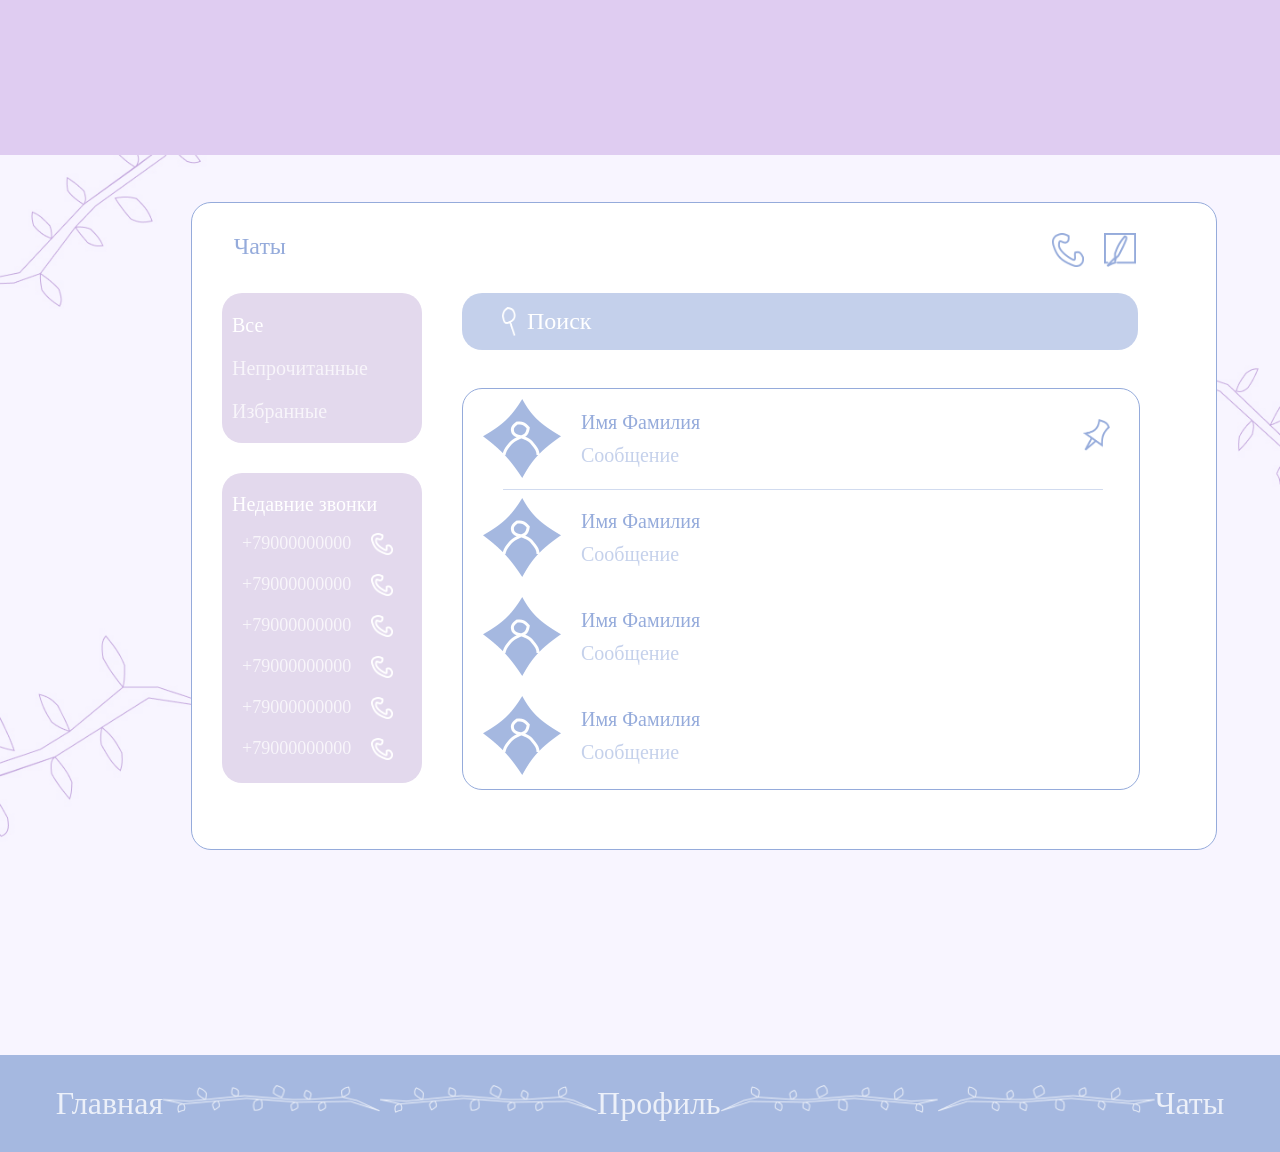
==== chats.html @ 970f5277 "Добавление чатов" ====
<!DOCTYPE html>
<html lang="en">
<head>
    <meta charset="UTF-8">
    <meta name="viewport" content="width=device-width, initial-scale=1.0">
    <link rel="stylesheet" href="./css/style.css">
     <link href="https://fonts.googleapis.com/css2?family=Henny+Penny&display=swap&quot; rel="stylesheet">
    <title>Чаты</title>
</head>
<body>
    <header>

    </header>
    <main>
        <div class="chats">
            <div class="shapka3">
                <p class="zagolovok3">Чаты</p>
                <img src="./img/phone.png" alt="">
                <img src="./img/post.png" alt="">
            </div>
            <div class="first-stroka">
                <div class="first-column">
                    <div class="messages">
                        <p class="vse">Все</p>
                        <p>Непрочитанные</p>
                        <p>Избранные</p>
                    </div>
                    <div class="calls">
                        <p>Недавние звонки</p>
                        <div class="spisok">
                            <div class="recently">
                                <p>+79000000000</p>
                                <img src="./img/call.png" alt="">
                            </div>
                            <div class="recently">
                                <p>+79000000000</p>
                                <img src="./img/call.png" alt="">
                            </div>
                            <div class="recently">
                                <p>+79000000000</p>
                                <img src="./img/call.png" alt="">
                            </div>
                            <div class="recently">
                                <p>+79000000000</p>
                                <img src="./img/call.png" alt="">
                            </div>
                            <div class="recently">
                                <p>+79000000000</p>
                                <img src="./img/call.png" alt="">
                            </div>
                            <div class="recently">
                                <p>+79000000000</p>
                                <img src="./img/call.png" alt="">
                            </div>
                        </div>
                    </div>
                </div>
                <div class="second-column">
                    <div class="poisk">
                        <img src="./img/poisk.png" alt="">
                        <p>Поиск</p>
                    </div>
                    <div class="chats-friends">
                        <div class="person">
                            <img src="./img/person.png" alt="">
                            <div class="fio">
                                <p>Имя Фамилия</p>
                                <p id="message">Сообщение</p>
                            </div>
                            <img src="./img/knopka.png" alt="" id="knopka">
                        </div>
                        <img src="./img/line.png" alt="" id="line">
                        <div class="person">
                            <img src="./img/person.png" alt="">
                            <div class="fio">
                                <p>Имя Фамилия</p>
                                <p id="message">Сообщение</p>
                            </div>
                        </div>
                        <div class="person">
                            <img src="./img/person.png" alt="">
                            <div class="fio">
                                <p>Имя Фамилия</p>
                                <p id="message">Сообщение</p>
                            </div>
                        </div>
                        <div class="person">
                            <img src="./img/person.png" alt="">
                            <div class="fio">
                                <p>Имя Фамилия</p>
                                <p id="message">Сообщение</p>
                            </div>
                        </div>
                    </div>
                </div>
            </div>
        </div>
    </main>
    <footer>
        <nav class="footer">
            <ul>
                <li><a href="index.html">Главная</a></li>
                <img src="./img/vetka1.png" alt="" class="vetka">
                <img src="./img/vetka1.png" alt="" class="vetka">
                <li><a href="profile.html">Профиль</a></li>
                <img src="./img/vetka2.png" alt="" class="vetka">
                <img src="./img/vetka2.png" alt="" class="vetka">
                <li><a href="chats.html">Чаты</a></li>
            </ul>
        </nav>
    </footer>
</body>
</html>
---- css/style.css ----
body{
    padding: 0;
    margin: 0;
    font-family: 'Ledger', serif;
    background-color: #F8F4FF;
}
header{
    width: 100%;
    /* height: auto; */
    height: 155px;
    background: #DFCCF1;
    /* display: flex;
    align-items: center; */
}
header>nav{
    width: 100%;
    height: auto;
}
header>nav > ul{
    display: flex; /*элементы в теге в линию*/
    gap: 50px; /*отступ в контейнере*/
    margin: 0;
    padding: 0;
    justify-content: center;
    text-align: center;
}
header>nav > ul >li{
    list-style-type: none;
}
header>nav > ul>h3{
    box-sizing: border-box;

    position: absolute;
    width: 161px;
    height: 77.5px;
    left: 48px;
    

    font-family: 'Henny Penny';
    font-style: normal;
    font-weight: 400;
    font-size: 64px;
    line-height: 113px;
    display: flex;
    align-items: center;

    color: #FFFFFF;

}
header>nav>ul>img{
    position: absolute;
    width: 86px;
    height: 52px;
    left: 217px;
    top: 51px;
    /* display: flex;
    align-items: center; */
}
#account {
    position: absolute;
    width: 70px;
    height: 70px;
    left: 91.4%;
    top: 42px;
    filter: invert(100%);
}
header>nav > ul >li>a{
    color: rgba(255, 255, 255, 0.75);/*изменить цвет текста*/
    font-size: 25px;
    display: flex;
    /* justify-content: center; */
    text-align: center;
}
header>nav > ul >li>a.nav-link.active{
    color: rgba(255, 255, 255, 0.75);/*изменить цвет текста*/
    text-decoration: none;/*убирает подчеркивания*/
    transition: all 0,3s ease; /*плавност при изменении*/
    font-size: 25px;
}
header>nav > ul >li>a.nav-link{
    color: rgb(255, 255, 255);/*изменить цвет текста*/
    text-decoration: none;/*убирает подчеркивания*/
    transition: all 0,3s ease; /*плавност при изменении*/
    font-size: 25px;
}
header>nav > ul >li>a.nav-link:hover{
    color: rgba(177, 141, 210, 0.75);
    transition: transform 0.25s ease forwards; /*плавност при изменении*/
}
header > nav > ul > li > a.nav-link {
    position: absolute;
    top: 61px;
    height: 22px;
    font-family: 'Ledger', serif;
    font-style: normal;
    font-weight: 400;
    font-size: 24px;
    line-height: 33px;
    display: flex;
    align-items: center;
    color: rgba(255, 255, 255, 0.75);
    text-decoration: none;
    transition: all 0.3s ease;
}
header > nav > ul > li:nth-child(3) > a.nav-link {  /* Главная страница */
    left: 55%;
    width: 13.64%;
}
header > nav > ul > li:nth-child(4) > a.nav-link {  /* Чаты */
    left: 70%;
    width: 9%;
}
header > nav > ul > li:nth-child(5) > a.nav-link {  /* Профиль */
    left: 77%;
    width: 8.54%;
}
main{
       width: 100%;
    min-height: 100vh;          /* гарантирует, что фон покроет всю высоту экрана */
    height: auto;
    overflow-x: hidden;
    background-image: url("../img/fon.jpg");
    background-repeat: no-repeat;
    background-position: center center;   /* центрирование изображения */
    background-size: cover;               /* масштабирует картинку, покрывая всю область без искажений */
    background-attachment: scroll;        /* стандартное поведение (можно заменить на fixed для параллакс-эффекта) */
    background-color: #f0f0f0;  
}
.main-lenta{
    width: 100%;
   
}

/* Страница Входа */
.forma{
    width: 75%;
    height: 80%;
    display: flex;
    box-sizing: border-box;
    justify-content: center;
    gap: 20px;
    border: 1px solid #95ABDB;
    box-sizing: border-box;
    border-radius: 50px;
    margin: auto;
    color: #95ABDB;
    margin-top: 150px;
}
.qrcode{
    width: 50%;
    display: flex;
    flex-direction: column;
    align-items: center;
    border-right: 1px solid #95ABDB;
}
#podrobnee{
    color: #6F81A6;
}
.qrcode>img{
    width: 192px;
    height: 192px;
}
.qrcode>h3{
    font-size: 32px;
}
.qrcode>p{
    font-size: 16px;
}
.start{
    width: 50%;
    height: auto;
    display: flex;
    flex-direction: column;
    align-items: center;
}
.start>a{
    color: #6F81A6;
    text-decoration: none;
}
.start>button{
    color: #FFFFFF;
    background-color: #DFCCF1;
    border-radius: 20px;
    width: 30%;
    height: 15%;
    font-size: 24px;
    border: 1px solid #95ABDB;
}
.start>button:hover{
    color: #ffffff;
    background-color: #b5a4c5;
}
.start>h3{
    font-size: 32px;
}
.start>p{
    font-size: 16px;
}
.start>input{
    border-radius: 20px;
    width: 90%;
    height: 10%;
    font-size: 20px;
    border: 1px solid #95ABDB;
    color: #948D8D;
}


#vector17{
    position: absolute;
    left: 87.5%;
    top: 70%;
    transform: matrix(-0.85, 0.53, 0.53, 0.85, 0, 0);
}



/* Регистрация */
.formaForRegistration{
    width: 38%;
    height: 70%;
    display: flex;
    justify-content: center;
    gap: 20px;
    border: 1px solid #95ABDB;
    box-sizing: border-box;
    border-radius: 20px;
    margin: auto;
    color: #95ABDB;
}
.registr>h3{
    font-size: 32px;
    display: flex;
    justify-content: center;
}
.registr>form{
    width: 100%;
    display: flex;
    flex-direction: column;
    /* align-items: center; */
    font-size: 20px;
    gap: 20px;
}
.registr>form>input{
    border-radius: 20px;
    width: 100%;
    height: 54px;
    font-size: 20px;
    border: 1px solid #95ABDB;
    color: #948D8D;
}
.registr>form>p{
    margin: 0;
}
#butn{
    color: #FFFFFF;
    background-color: #DFCCF1;
    border-radius: 20px;
    width: 100%;
    height: auto;
    font-size: 24px;
    border: 1px solid #95ABDB;
    display: flex;
    justify-content: center;
    margin: 20px 0px;
}
#butn:hover{
    color: #ffffff;
    background-color: #b5a4c5;
}



/* Лента */
.lenta{
    width: 90%;
    height: auto;
    flex-direction: column;
    align-items: center;
    display: flex;
    justify-content: center;
    gap: 50px;
    box-sizing: border-box;
    border-radius: 20px;
    margin: auto;
    margin-top: 50px;
}
.stroka1{
    width: 100%;
    height: auto;
    flex-direction: row;
    align-items: center;
    display: flex;
    justify-content: center;
    gap: 61px;
    box-sizing: border-box;
    border-radius: 20px;
    margin: auto;
}
.stroka3{
    width: 100%;
    height: auto;
    flex-direction: row;
    align-items: center;
    display: flex;
    justify-content: center;
    gap: 40px;
    box-sizing: border-box;
    border-radius: 20px;
    margin: auto;
}
#img{
    /* margin-right:15px; */
    flex-direction: row;
    align-items: center;
    padding: 10px;
    gap: 10px;
    width: 261px;
    height: 261px;
    background: #C7B5D8;
    border: 1px solid #6B587C;
    box-shadow: 0px 4px 4px #6B587C;
    border-radius: 20px;
}
#img2{
    /* margin-right:15px; */
    flex-direction: row;
    align-items: center;
    padding: 10px;
    gap: 10px;
    width: 213px;
    height: 261px;
    background: #C7B5D8;
    border: 1px solid #6B587C;
    box-shadow: 0px 4px 4px #6B587C;
    border-radius: 20px;
}
#img3{
    flex-direction: row;
    align-items: center;
    padding: 10px;
    gap: 10px;
    width: 215px;
    height: 261px;
    background: #C7B5D8;
    border: 1px solid #6B587C;
    box-shadow: 0px 4px 4px #6B587C;
    border-radius: 20px;
}
#img6{
    /* margin-right:15px; */
    flex-direction: row;
    align-items: center;
    padding: 10px;
    gap: 10px;
    width: 324px;
    height: 476px;
    background: #C7B5D8;
    border: 1px solid #6B587C;
    box-shadow: 0px 4px 4px #6B587C;
    border-radius: 20px;
}
#img7{
    /* margin-right: 15px; */
    flex-direction: row;
    align-items: center;
    padding: 10px;
    gap: 10px;
    width: 362px;
    height: 476px;
    background: #C7B5D8;
    border: 1px solid #6B587C;
    box-shadow: 0px 4px 4px #6B587C;
    border-radius: 20px;
}
#img8{
    /* flex-direction: row; */
    /* align-items: center; */
    padding: 10px;
    gap: 10px;
    width: 382px;
    height: 476px;
    background: #C7B5D8;
    border: 1px solid #6B587C;
    box-shadow: 0px 4px 4px #6B587C;
    border-radius: 20px;
}
.stroka2{
    width: 100%;
    height: auto;
    flex-direction: row;
    align-items: center;
    display: flex;
    justify-content: center;
    gap: 133px;
    box-sizing: border-box;
    border-radius: 20px;
    margin: auto;
}
.stroka2>.stroka21{
    background: #C7B5D8;
    border: 1px solid #6B587C;
    box-shadow: 0px 4px 4px #6B587C;
    border-radius: 20px;
    width: 541px;
    height: 400px;
}
.stroka2>.stroka21>p{
    font-weight: 400;
    font-size: 20px;
    color: #B18DD2;
    margin: 0px 15px;
    padding: 0px;
}
.stroka2>.stroka21>#author{
    font-size: 15px;
    color: #AAA4AF;
    margin: -23px 10px;
    /* padding: 5px; */
    text-align: right;
}
#img4{
    /* flex-direction: row; */
    /* align-items: ; */
    padding: 10px;
    gap: 10px;
    width: 521px;
    height: 285px;
    
}
.stroka2>.stroka22{
    background: #C7B5D8;
    border: 1px solid #6B587C;
    box-shadow: 0px 4px 4px #6B587C;
    border-radius: 20px;
    width: 541px;
    height: 400px;
}
.stroka2>.stroka22>p{
    font-weight: 400;
    font-size: 20px;
    color: #B18DD2;
    margin: 0px 15px;
    padding: 0px;
}
.stroka2>.stroka22>#author{
    font-size: 15px;
    color: #AAA4AF;
    margin: -23px 10px;
    /* padding: 5px; */
    text-align: right;
}
#img5{
    /* flex-direction: row; */
    /* align-items: ; */
    padding: 10px;
    gap: 10px;
    width: 521px;
    height: 285px;
    
}

footer{
    width: 100%;
    height: 97px;
    background-color: #A5B8E0;
    display: flex;
    align-items: center;
    justify-content: center;
}
.footer > ul{
    display: flex;
    gap: 0px; 
    margin: 0;
    padding: 0;
    justify-content: center;
}
.footer > ul > li{
    list-style-type: none;
}
.footer > ul > li > a{
    color: rgba(255, 255, 255, 0.783);
    text-decoration: none;
    transition: all 0.3s ease;
    font-size: 32px;
}
.footer > ul > li > a:hover{
    color: rgb(255, 255, 255);
}
.vetka{
   width: 217px;
   height: 28px; 
   display: flex;
   align-items: center;
}
.photouser{
    border: 1px solid #B18DD2;
    width: 300px;
    height: 400px;
    display: flex;
    justify-content: center;
    align-items: center;
    border-radius: 20px;
    background-color: white;
    box-shadow: 0px 0px 10px rgba(0, 0, 0, 0.250);
    position: absolute;
    top: 248px;
    left: 163px;
    z-index: 1;

}
#elf{
    width: 290px;
    height: 390px;
}

.hat{
    position: absolute;
    top: 230px;
    left: 65px;
    z-index: 2;
}

#hat{
    width: 141px;
    height: 178px;
}

.nameuser{
    display: flex;
    width: 183px;
    height: 58px;
    flex-direction: column;
    gap: 0px;
    padding: 0;
    justify-content: center;
    position: absolute;
    top: 650px;
    left: 218px;
}
#fio{
    font-size: 24px;
    color: #B18DD2;
    text-align: center;
    margin-top: 22px;
    margin-bottom: 3px;
    padding: 0px;
}
#login{
    font-size: 24px;
    color: #b18dd2c0;
    text-align: center;
    padding: 0px;
    margin: 0px;
}
.info{
    border: 1px solid #B18DD2;
    width: 631px;
    height: 570px;
    display: flex;
    justify-content: left;
    flex-direction: column;
    position:absolute;
    top: 248px;
    left: 500px;
    border-radius: 20px;
    box-shadow: 0 0 10px rgba(0, 0, 0, 0.250);
}
.info > p{
    font-size: 24px;
    color: #B18DD2;
    text-align: left;
    margin-left: 28px;
}
.o-sebe{
    border: 1px solid #B18DD2;
    width: 91%;
    height: 150px;
    display: flex;
    justify-content: left;
    margin-left: 28px;
    border-radius: 10px;
    background-color: white;
}
.o-sebe > p{
    font-size: 20px;
    color: #b18dd2b1;
    text-align: left;
    margin-left: 23px;
}
.osnovnaya-info{
    display: flex;
    flex-direction: row;
    gap: 40px;
}
.dr{
   display: flex;
   flex-direction: row; 
}
.zagolovok{
   font-size: 24px;
   color: #B18DD2;
   text-align: left;
   margin-left: 28px;
}
.znachenie{
   font-size: 20px;
   color: #b18dd29e;
   text-align: left;
   margin-left: 3px;
   padding-top: 8px;
}
.city{
   display: flex;
   flex-direction: row; 
}
#statistika{
    width: 670px;
    height: 157px;
    z-index: 3;
    position: absolute;
    top: 300px;
    right: -10px;
}
.numbers{
   display: flex;
   flex-direction: row; 
   gap: 60px;
   z-index: 4;
   position: absolute;
   top: 280px;
   left: 0px;
}
.numbers > p{
   font-size: 40px;
   color: #b18dd2;
   text-align: center;
   text-shadow: 0 3px 5px rgba(0, 0, 0, 0.250);
   margin-left: 100px;
   margin-bottom: 20px;
}
.poyasnenie{
   display: flex;
   flex-direction: row; 
   gap: 80px;
   z-index: 4;
   position: absolute;
   top: 335px;
   left: 0px; 
}
.poyasnenie > p{
   font-size: 22px;
   color: #b18dd2;
   text-align: center;
   margin-left: 70px;
   margin-bottom: 20px;
}
.niz{
   display: flex;
   flex-direction: row; 
   gap: 80px;
   z-index: 4;
   position: absolute;
   top: 370px;
   left: 0px;  
}
.niz > p{
   display: flex;
   flex-direction: row; 
   z-index: 4;
   font-size: 20px;
   color: #b18dd2bd;
   position: absolute;
   top: 130px;
   left: 30px;
}
.niz > img{
   width: 12px;
   height: 13px;
   position: absolute;
   top: 157px;
   left: 130px;
}
.niz > button{
   color: rgba(255, 255, 255, 0.874);
   background-color: #B18DD2;
   border-radius: 10px;
   border-style: none;
   position: absolute;
   padding: 10px 20px;
   font-size: 20px;
   font-family: inherit;
   position: absolute;
   top: 140px;
   left: 435px;
   transform: scale(1);
   transition: transform 0.3s ease;
}
.niz > button:hover{
   transform: scale(1.1);
   cursor: pointer;
}
.pervaya-column{
    display: flex;
    flex-direction: column;
}
.friends{
    border: 1px solid #95ABDB;
    background-color: white;
    width: 300px;
    height: 219px;
    display: flex;
    justify-content: left;
    position:absolute;
    top: 750px;
    left: 163px;
    border-radius: 20px;
}
.shapka{
    display: flex;
    flex-direction: row;
    gap: 5px;
}
.zagolovok1{
   font-size: 24px;
   color: #95ABDB;
   text-align: left;
   margin-left: 28px;
}
.znachenie1{
   font-size: 24px;
   color: #95abdbc5;
   text-align: left;
   margin-left: 3px;
}
.avatars{
    display: flex;
    flex-direction: row;
    align-items: center;
    gap: 10px;
    position: absolute;
    top: 80px;
    left: 37px;
}
.avatars > img{
    width: 70px;
    height: 68px;
}
.niz2{
   display: flex;
   flex-direction: row; 
   z-index: 4;
   font-size: 20px;
   color: #95ABDB;
   position: absolute;
   top: 157px;
   left: 15px;
}
.niz2 > img{
   width: 12px;
   height: 13px;
   position: absolute;
   top: 27px;
   left: 100px;
}
.new-post{
    border: 1px solid #95ABDB;
    background-color: white;
    width: 300px;
    height: 407px;
    display: flex;
    justify-content: left;
    position:absolute;
    top: 1005px;
    left: 163px;
    border-radius: 20px;
}
.zagolovok2{
   font-size: 24px;
   color: #95ABDB;
   text-align: left;
   margin-left: 28px;
   margin-bottom: 0px;
}
.znachenie2{
   font-size: 20px;
   color: #95abdbc5;
   text-align: left;
   margin-left: 28px;
   margin-top: 10px;
}
.shapka1{
    display: flex;
    flex-direction: column;
    gap: 0px;
}
.niz3{
    display: flex;
    flex-direction: row;
    gap: 10px;
    position: absolute;
    top: 360px;
    left: 25px;
}
.niz3 > img{
    width: 26px;
    height: 22px;
}
.niz3 > button{
   color: rgba(255, 255, 255, 0.874);
   background-color: #95ABDB;
   border-radius: 10px;
   border-style: none;
   position: absolute;
   padding: 8px 18px;
   font-size: 18px;
   font-family: inherit;
   position: absolute;
   top: -8px;
   left: 120px;
   transform: scale(1);
   transition: transform 0.3s ease;
}
.niz3 > button:hover{
   transform: scale(1.1);
   cursor: pointer;
}
.vtoraya-column{
    display: flex;
    flex-direction: column;
    border: 1px solid #B18DD2;
    background-color: white;
    width: 631px;
    height: 563px;
    justify-content: left;
    position:absolute;
    top: 850px;
    left: 500px;
    border-radius: 20px;
}
.shapka2{
    display: flex;
    flex-direction: row;
    gap: 5px;
}
.znachenie3{
   font-size: 24px;
   color: #b18dd29e;
   text-align: left;
   margin-left: 3px;
}
.photo-1{
    display: flex;
    flex-direction: row;
    position: absolute;
    left: 30px;
    gap: 20px;
    top: 70px;
}
.photo-1 > img{
    width: auto;
    height: 230px;
}
.photo-2{
    display: flex;
    flex-direction: row;
    position: absolute;
    left: 30px;
    gap: 20px;
    top: 320px;
}
.photo-2 > img{
    width: auto;
    height: 195px;
}
.niz4{
    display: flex;
    flex-direction: row;
    gap: 10px;
    position: absolute;
    top: 350px;
    left: 25px;
}
.niz4 > img{
    width: 10px;
    height: 9px;
    position: absolute;
    top: 184px;
    left: 100px;
}
.niz4 > p{
   display: flex;
   flex-direction: row; 
   z-index: 4;
   font-size: 20px;
   color: #95ABDB;
   position: absolute;
   top: 155px;
   left: 0px;
}
.chats{
    display: flex;
    flex-direction: column;
    border: 1px solid #95ABDB;
    background-color: white;
    width: 80%;
    height: 646px;
    justify-content: left;
    position:absolute;
    top: 202px;
    left: 191px;
    border-radius: 20px;
}

.zagolovok3{
   font-size: 24px;
   color: #95ABDB;
   text-align: left;
   margin-left: 40px;
   margin-bottom: 0px;
}

.shapka3{
    display: flex;
    flex-direction: row;
    position: absolute;
    top: 30px;
    left: 860px;
    gap: 20px;
}
.shapka3 > p{
    margin-top: 0px;
    display: flex;
    flex-direction: row;
    position: absolute;
    right: 850px;
}
.shapka3 > img{
    display: flex;
    flex-direction: row;
    width: 32px;
    height: 34px;
}
.first-column{
    display: flex;
    flex-direction: column;
}
.messages{
    display: flex;
    flex-direction: column;
    border-style: none;
    background-color: #E3D9ED;
    width: 200px;
    height: 150px;
    justify-content: center;
    border-radius: 20px;
    align-items: left;
    position: absolute;
    top: 90px;
    left: 30px;
}
.messages > p{
    color: rgba(255, 255, 255, 0.733);
    font-size: 20px;
    margin: 10px;
}
.messages > .vse{
    color: rgb(255, 255, 255); 
}

.calls{
    display: flex;
    flex-direction: column;
    border-style: none;
    background-color: #E3D9ED;
    width: 200px;
    height: 310px;
    justify-content: center;
    border-radius: 20px;
    align-items: left;
    position: absolute;
    top: 270px;
    left: 30px;
}
.calls > p{
    font-size: 20px;
    color: rgb(255, 255, 255);
    position: absolute;
    top: 0px;
    left: 10px;
}
.spisok{
    display: flex;
    flex-direction: column;
    position: absolute;
    top: 50px;
}
.recently{
    display: flex;
    flex-direction: row;
    gap: 10px;
    align-items: center;
}
.recently > p{
    font-size: 18px;
    color: rgba(255, 255, 255, 0.735);
    margin: 10px;
    margin-left: 20px;
}
.recently > img{
    width: 22px;
    height: 22px;
}
.second-column{
    display: flex;
    flex-direction: column;
}
.poisk{
    display: flex;
    flex-direction: row;
    border-style: none;
    background-color: #95abdb8e;
    width: 676px;
    height: 57px;
    justify-content: left;
    border-radius: 20px;
    align-items: center;
    position: absolute;
    top: 90px;
    left: 270px;
}
.poisk > img{
    width: 14px;
    height: 29px;
    display: flex;
    position: absolute;
    left: 40px;
}
.poisk > p{
    color: white;
    font-size: 24px;
    display: flex;
    position: absolute;
    left: 65px;
}
.chats-friends{
    display: flex;
    flex-direction: column;
    border: 1px solid #95ABDB;
    width: 676px;
    height: 400px;
    justify-content: left;
    border-radius: 20px;
    position: absolute;
    top: 185px;
    left: 270px;
}
.person{
    display: flex;
    flex-direction: row;
    gap: 20px;
    align-items: center;
    padding: 10px 20px;
}
.fio > p{
    font-size: 20px;
    color: #95ABDB;
    margin:0;
}
.person > img{
    width: 78px;
    height: 79px;
    display: flex;
}
#knopka{
    width: 27px;
    height: 32px;
    display: flex;
    position: absolute;
    top: 30px;
    left: 620px;
}
#line{
    width: 600px;
    height: 1px;
    display: flex;
    position: absolute;
    left: 40px;
    top: 100px;
}
#message{
    color: #95abdb8b;
    margin-top:10px;
}
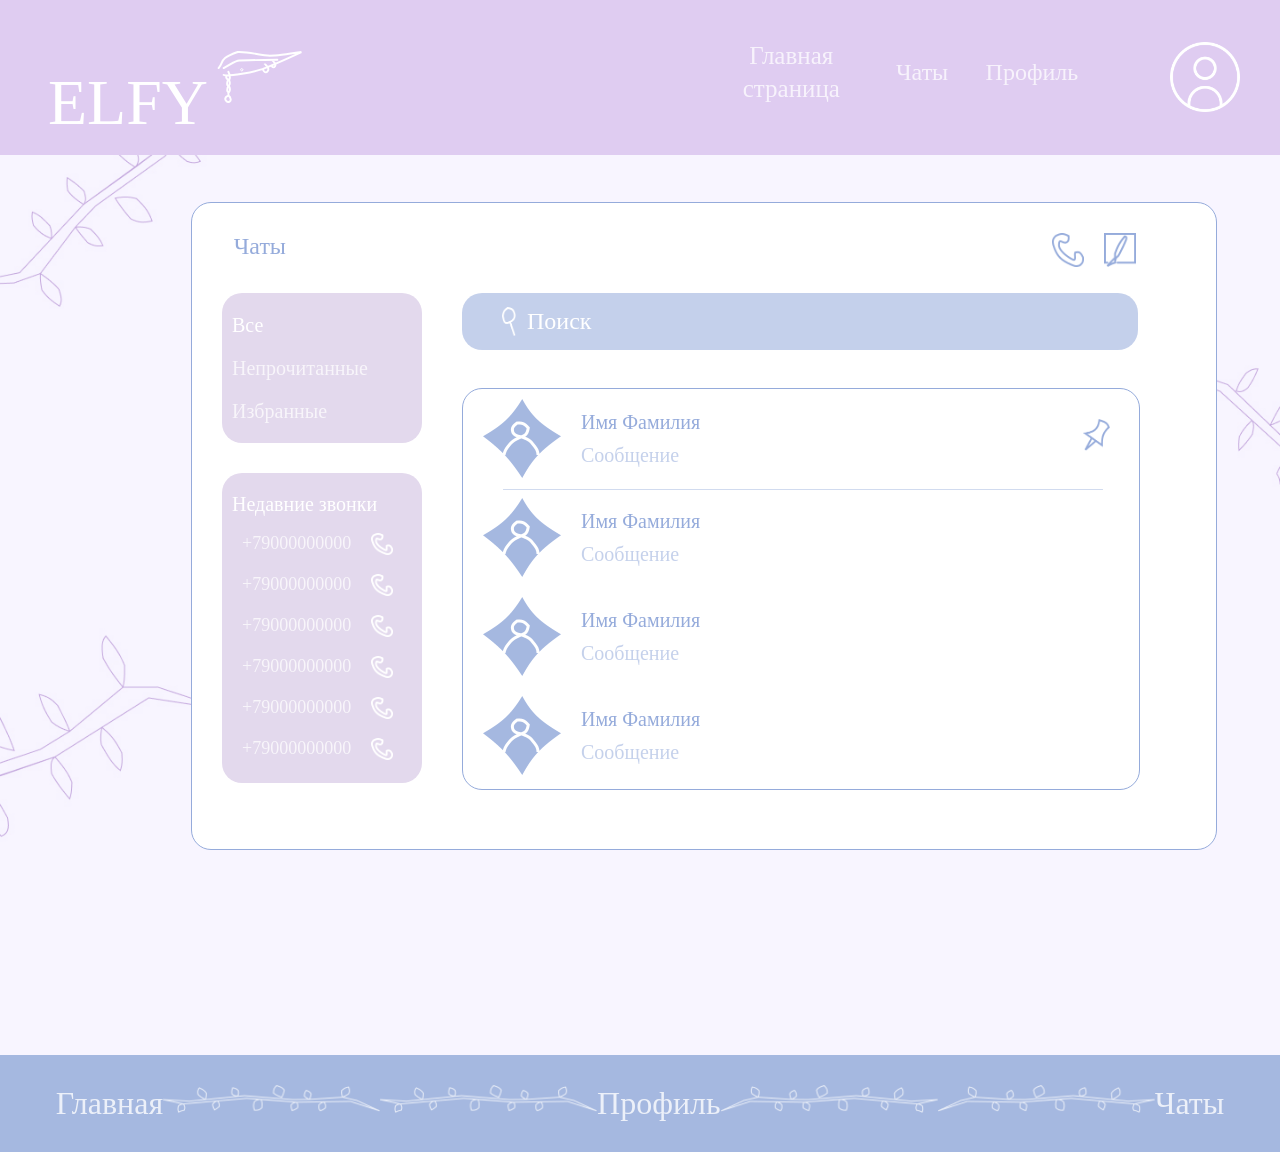
==== commit 0357913b: "Добавление шапики и подвала на все страницы" ====
--- a/chats.html
+++ b/chats.html
@@ -9,7 +9,18 @@
 </head>
 <body>
     <header>
-
+        <nav>
+            <ul>
+                <h3>ELFY</h3>
+                <img src="./img/logo.svg" alt="" width="86px" height="52px">
+                <li><a class="nav-link active" href="">Главная страница</a></li>
+                <li><a class="nav-link" href="">Чаты</a></li>
+                <li><a class="nav-link" href="">Профиль</a></li>
+                <a href="">
+                    <img src="./img/account.png" id="account" width="70px" height="70px">
+                </a>
+            </ul>
+        </nav>
     </header>
     <main>
         <div class="chats">
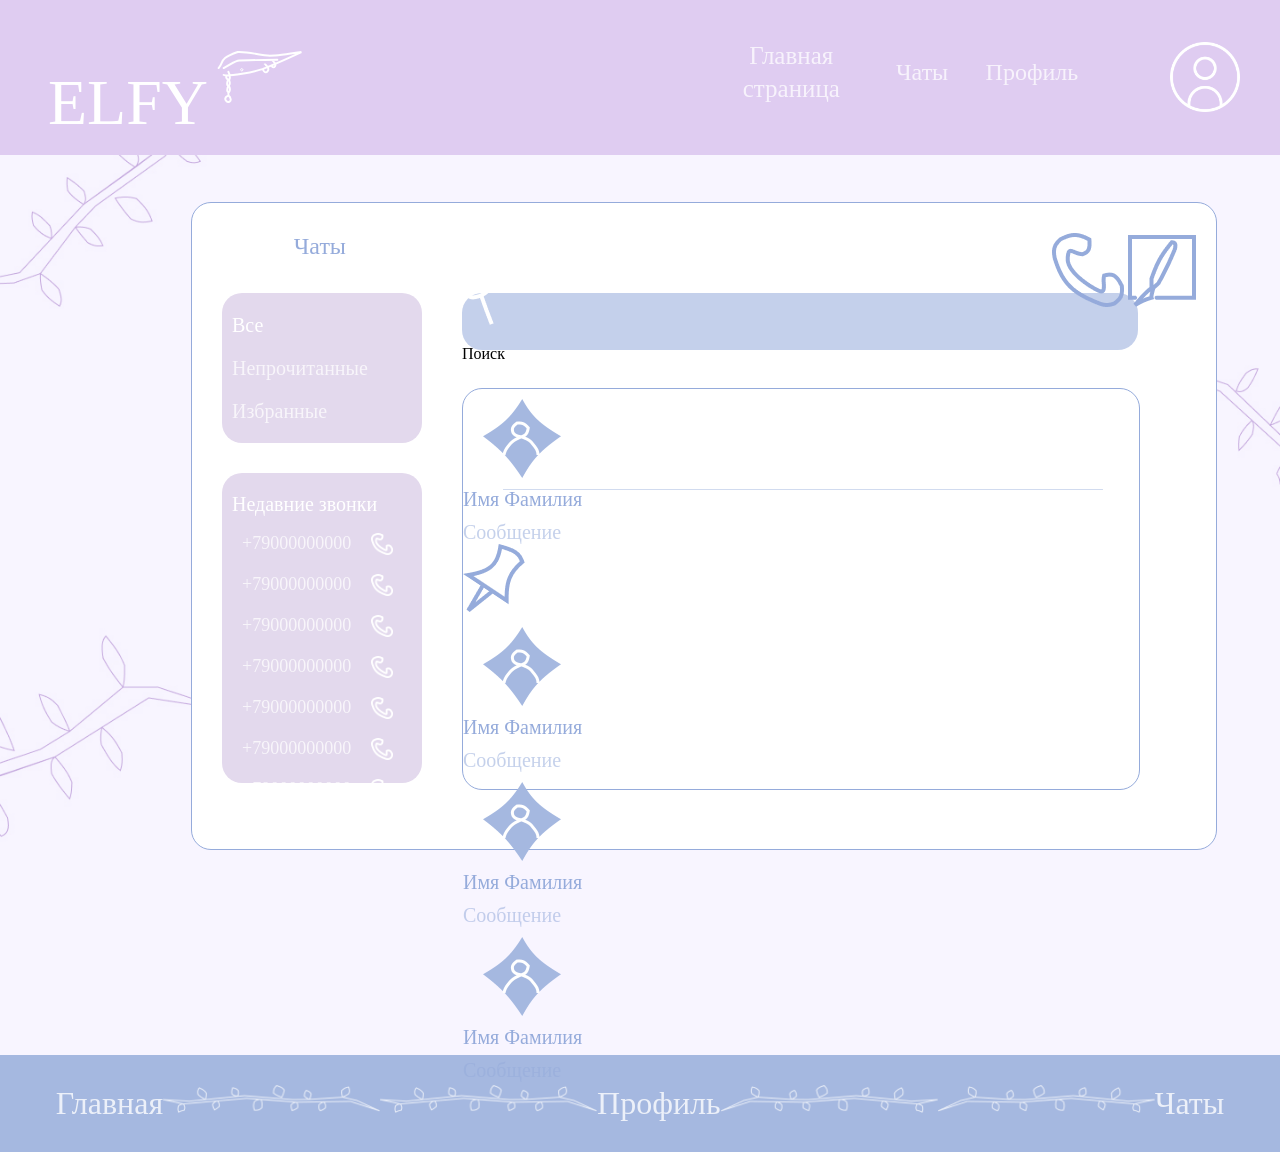
==== commit 38a2f108: "Изменение страницы чатов" ====
--- a/chats.html
+++ b/chats.html
@@ -13,10 +13,10 @@
             <ul>
                 <h3>ELFY</h3>
                 <img src="./img/logo.svg" alt="" width="86px" height="52px">
-                <li><a class="nav-link active" href="">Главная страница</a></li>
-                <li><a class="nav-link" href="">Чаты</a></li>
-                <li><a class="nav-link" href="">Профиль</a></li>
-                <a href="">
+                <li><a class="nav-link active" href="lenta.html">Главная страница</a></li>
+                <li><a class="nav-link" href="chats.html">Чаты</a></li>
+                <li><a class="nav-link" href="profile.html">Профиль</a></li>
+                <a href="profile.html">
                     <img src="./img/account.png" id="account" width="70px" height="70px">
                 </a>
             </ul>
@@ -26,8 +26,10 @@
         <div class="chats">
             <div class="shapka3">
                 <p class="zagolovok3">Чаты</p>
-                <img src="./img/phone.png" alt="">
-                <img src="./img/post.png" alt="">
+                <div class="elements">
+                    <img src="./img/phone.png" alt="">
+                    <img src="./img/post.png" alt="">
+                </div>
             </div>
             <div class="first-stroka">
                 <div class="first-column">
@@ -63,43 +65,67 @@
                                 <p>+79000000000</p>
                                 <img src="./img/call.png" alt="">
                             </div>
+                            <div class="recently">
+                                <p>+79000000000</p>
+                                <img src="./img/call.png" alt="">
+                            </div>
                         </div>
                     </div>
                 </div>
                 <div class="second-column">
                     <div class="poisk">
-                        <img src="./img/poisk.png" alt="">
-                        <p>Поиск</p>
+                        <div class="elements1">
+                            <img src="./img/poisk.png" alt="">
+                            <p>Поиск</p>
+                        </div>
                     </div>
                     <div class="chats-friends">
-                        <div class="person">
-                            <img src="./img/person.png" alt="">
-                            <div class="fio">
-                                <p>Имя Фамилия</p>
-                                <p id="message">Сообщение</p>
+                        <div class="person1">
+                            <div class="person">
+                                <img src="./img/person.png" alt="">
                             </div>
-                            <img src="./img/knopka.png" alt="" id="knopka">
+                            <div class="fio-column">
+                                <div class="fio">
+                                    <p>Имя Фамилия</p>
+                                    <p id="message">Сообщение</p>
+                                </div>
+                            </div>
+                            <div class="knopka">
+                                <img src="./img/knopka.png" alt="">
+                            </div>
                         </div>
                         <img src="./img/line.png" alt="" id="line">
-                        <div class="person">
-                            <img src="./img/person.png" alt="">
-                            <div class="fio">
-                                <p>Имя Фамилия</p>
-                                <p id="message">Сообщение</p>
+                        <div class="person1">
+                            <div class="person">
+                                <img src="./img/person.png" alt="">
+                            </div>
+                            <div class="fio-column2">
+                                <div class="fio">
+                                    <p>Имя Фамилия</p>
+                                    <p id="message">Сообщение</p>
+                                </div>
                             </div>
                         </div>
-                        <div class="person">
-                            <img src="./img/person.png" alt="">
-                            <div class="fio">
-                                <p>Имя Фамилия</p>
-                                <p id="message">Сообщение</p>
+                        <div class="person1">
+                            <div class="person">
+                                <img src="./img/person.png" alt="">
+                            </div>
+                            <div class="fio-column2">
+                                <div class="fio">
+                                    <p>Имя Фамилия</p>
+                                    <p id="message">Сообщение</p>
+                                </div>
                             </div>
                         </div>
-                        <div class="person">
-                            <img src="./img/person.png" alt="">
-                            <div class="fio">
-                                <p>Имя Фамилия</p>
-                                <p id="message">Сообщение</p>
+                        <div class="person1">
+                            <div class="person">
+                                <img src="./img/person.png" alt="">
+                            </div>
+                            <div class="fio-column2">
+                                <div class="fio">
+                                    <p>Имя Фамилия</p>
+                                    <p id="message">Сообщение</p>
+                                </div>
                             </div>
                         </div>
                     </div>
@@ -110,7 +136,7 @@
     <footer>
         <nav class="footer">
             <ul>
-                <li><a href="index.html">Главная</a></li>
+                <li><a href="lenta.html">Главная</a></li>
                 <img src="./img/vetka1.png" alt="" class="vetka">
                 <img src="./img/vetka1.png" alt="" class="vetka">
                 <li><a href="profile.html">Профиль</a></li>
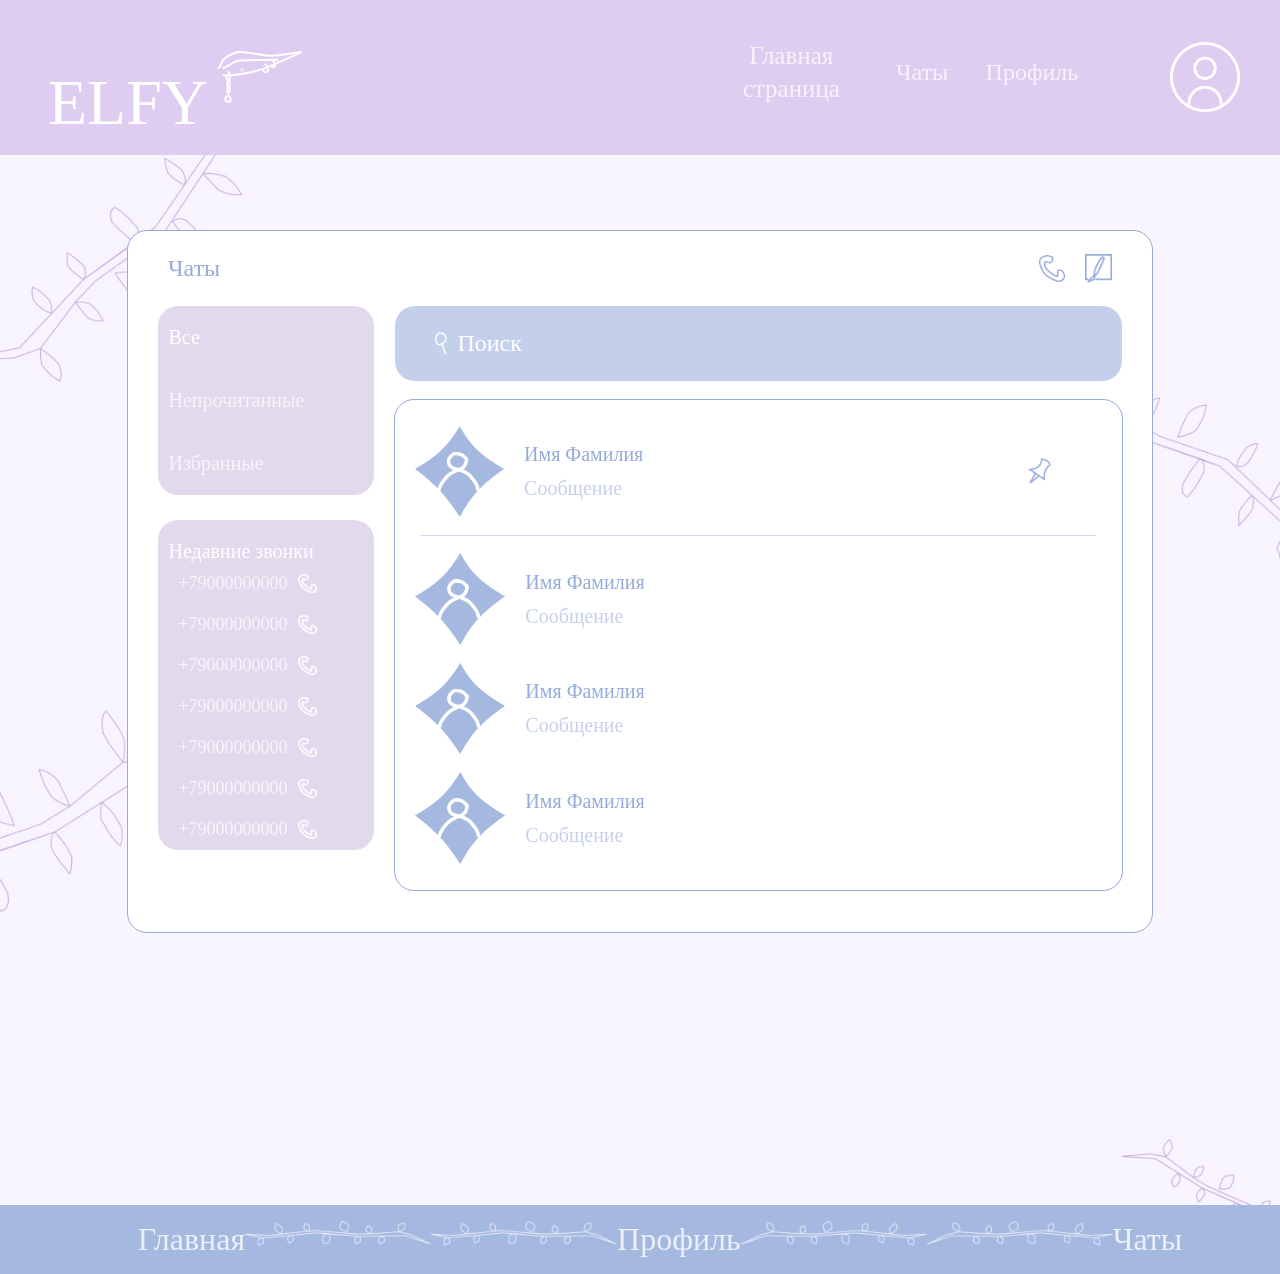
==== commit e9a0d34d: "Применение индивидуальных стилей" ====
--- a/chats.html
+++ b/chats.html
@@ -7,7 +7,7 @@
      <link href="https://fonts.googleapis.com/css2?family=Henny+Penny&display=swap&quot; rel="stylesheet">
     <title>Чаты</title>
 </head>
-<body>
+<body id="body-chats">
     <header>
         <nav>
             <ul>
@@ -22,7 +22,7 @@
             </ul>
         </nav>
     </header>
-    <main>
+    <main id="main-chats">
         <div class="chats">
             <div class="shapka3">
                 <p class="zagolovok3">Чаты</p>
--- a/css/style.css
+++ b/css/style.css
@@ -460,9 +460,22 @@
     
 }
 
+#body-chats{
+    background-color: #F8F4FF;
+    width: 100%;
+    height: 100%;
+    margin:0;
+}
+#main-chats{
+    width: 100%;
+    height: 100%;
+    display: flex;
+    justify-content: center;
+    padding: 75px 0;
+}
 footer{
     width: 100%;
-    height: 97px;
+    height: 10%;
     background-color: #A5B8E0;
     display: flex;
     align-items: center;
@@ -470,9 +483,6 @@
 }
 .footer > ul{
     display: flex;
-    gap: 0px; 
-    margin: 0;
-    padding: 0;
     justify-content: center;
 }
 .footer > ul > li{
@@ -488,10 +498,8 @@
     color: rgb(255, 255, 255);
 }
 .vetka{
-   width: 217px;
-   height: 28px; 
-   display: flex;
-   align-items: center;
+   width: 15%;
+   height: 29%; 
 }
 .photouser{
     border: 1px solid #B18DD2;
@@ -904,11 +912,7 @@
     border: 1px solid #95ABDB;
     background-color: white;
     width: 80%;
-    height: 646px;
-    justify-content: left;
-    position:absolute;
-    top: 202px;
-    left: 191px;
+    height: 63%;
     border-radius: 20px;
 }
 
@@ -917,52 +921,60 @@
    color: #95ABDB;
    text-align: left;
    margin-left: 40px;
-   margin-bottom: 0px;
 }
 
 .shapka3{
-    display: flex;
-    flex-direction: row;
-    position: absolute;
-    top: 30px;
-    left: 860px;
+    width: 100%;
+    height: 10%;
+    display: flex;
+    flex-direction: row;
+    align-items: center;
+}
+.elements{
+    width: 100%;
+    height: 10%;
+    display: flex;
+    flex-direction: row;
+    justify-content: right;
+    align-items: center;
+    padding-right: 40px;
     gap: 20px;
 }
-.shapka3 > p{
-    margin-top: 0px;
-    display: flex;
-    flex-direction: row;
-    position: absolute;
-    right: 850px;
-}
-.shapka3 > img{
-    display: flex;
-    flex-direction: row;
-    width: 32px;
-    height: 34px;
+.elements> img{
+    display: flex;
+    flex-direction: row;
+    width: 3%;
+    height: 54%;
+}
+.first-stroka{
+    display: flex;
+    flex-direction: row;
+    gap: 21px;
+    justify-content: center;
+    padding-bottom: 41px;
 }
 .first-column{
-    display: flex;
-    flex-direction: column;
+    width: 21%;
+    height: 90%;
+    display: flex;
+    flex-direction: column;
+    justify-content: center;
+    gap: 25px;
 }
 .messages{
     display: flex;
     flex-direction: column;
     border-style: none;
     background-color: #E3D9ED;
-    width: 200px;
-    height: 150px;
-    justify-content: center;
-    border-radius: 20px;
-    align-items: left;
-    position: absolute;
-    top: 90px;
-    left: 30px;
+    width: 100%;
+    height: 23%;
+    justify-content: center;
+    border-radius: 20px;
 }
 .messages > p{
     color: rgba(255, 255, 255, 0.733);
     font-size: 20px;
-    margin: 10px;
+    padding-left: 10px;
 }
 .messages > .vse{
     color: rgb(255, 255, 255); 
@@ -973,122 +985,159 @@
     flex-direction: column;
     border-style: none;
     background-color: #E3D9ED;
-    width: 200px;
-    height: 310px;
-    justify-content: center;
-    border-radius: 20px;
-    align-items: left;
-    position: absolute;
-    top: 270px;
-    left: 30px;
+    width: 100%;
+    height: 51%;
+    justify-content: center;
+    border-radius: 20px;
 }
 .calls > p{
     font-size: 20px;
     color: rgb(255, 255, 255);
-    position: absolute;
-    top: 0px;
-    left: 10px;
+    padding: 0px 10px;
+    margin-bottom: 0;
 }
 .spisok{
-    display: flex;
-    flex-direction: column;
-    position: absolute;
-    top: 50px;
+    width: 100%;
+    height: 83%;
+    display: flex;
+    flex-direction: column;
+    justify-content: left;
 }
 .recently{
-    display: flex;
-    flex-direction: row;
-    gap: 10px;
-    align-items: center;
+    width: 100%;
+    height: 1%;
+    display: flex;
+    flex-direction: row;
+    gap: 10px;
+    align-items: center;
+    justify-content: left;
 }
 .recently > p{
     font-size: 18px;
     color: rgba(255, 255, 255, 0.735);
     margin: 10px;
     margin-left: 20px;
+    margin-right: 0;
 }
 .recently > img{
-    width: 22px;
-    height: 22px;
+    width: 9%;
+    height: 88%;
 }
 .second-column{
-    display: flex;
-    flex-direction: column;
+    width: 71%;
+    height: 90%;
+    display: flex;
+    flex-direction: column;
+    justify-content: right;
+    align-items: center;
+    gap: 18px;
 }
 .poisk{
     display: flex;
     flex-direction: row;
     border-style: none;
     background-color: #95abdb8e;
-    width: 676px;
-    height: 57px;
+    width: 100%;
+    height: 10%;
     justify-content: left;
     border-radius: 20px;
     align-items: center;
-    position: absolute;
-    top: 90px;
-    left: 270px;
-}
-.poisk > img{
-    width: 14px;
-    height: 29px;
-    display: flex;
-    position: absolute;
-    left: 40px;
-}
-.poisk > p{
+}
+.elements1{
+    margin-left: 40px;
+    display: flex;
+    flex-direction: row;
+    gap: 10px;
+    align-items: center;
+}
+.elements1 > img{
+    width: 12%;
+    height: 100%;
+}
+.elements1 > p{
     color: white;
     font-size: 24px;
     display: flex;
-    position: absolute;
-    left: 65px;
 }
 .chats-friends{
     display: flex;
-    flex-direction: column;
     border: 1px solid #95ABDB;
-    width: 676px;
-    height: 400px;
+    width: 100%;
+    height: 77%;
+    justify-content: center;
+    align-items: center;
+    flex-direction: column;
+    gap: 18px;
+    border-radius: 20px;
+    padding: 26px 0;
+}
+.person1{
+    display: flex;
+    flex-direction: row;
+    width: 100%;
+    height: 18%;
+    align-items: center;
+}
+.person{
+    width: 18%;
+    height: 100%;
+    display: flex;
+    flex-direction: column;
+    align-items: center;
+    justify-content: right; 
+    gap: 22px;             
+}
+.fio-column{
+    width: 70%;
+    height: 100%;
+    display: flex;
+    flex-direction: column;
     justify-content: left;
-    border-radius: 20px;
-    position: absolute;
-    top: 185px;
-    left: 270px;
-}
-.person{
-    display: flex;
-    flex-direction: row;
-    gap: 20px;
-    align-items: center;
-    padding: 10px 20px;
+    gap: 43px;
+}
+.fio-column2{
+    width: 82%;
+    height: 100%;
+    display: flex;
+    flex-direction: column;
+    justify-content: left;
+    gap: 43px;
 }
 .fio > p{
     font-size: 20px;
     color: #95ABDB;
     margin:0;
+    padding:0;
+}
+.fio{
+    display: flex;
+    flex-direction: column;
+    gap: 11px;
 }
 .person > img{
-    width: 78px;
-    height: 79px;
-    display: flex;
-}
-#knopka{
-    width: 27px;
-    height: 32px;
-    display: flex;
-    position: absolute;
-    top: 30px;
-    left: 620px;
+    width: 69%;
+    height: 18%;
+}
+
+.knopka{
+    display: flex;
+    flex-direction: column;
+    width: 13%;
+    height: 100%;
+    justify-content: flex-start;
+}
+.knopka > img{
+    width: 25%;
+    height: 41%;
 }
 #line{
-    width: 600px;
-    height: 1px;
-    display: flex;
-    position: absolute;
-    left: 40px;
-    top: 100px;
+    width: 93%;
+    height: auto;
 }
 #message{
     color: #95abdb8b;
-    margin-top:10px;
+}
+.chats-friends-with-line{
+    display: flex;
+    flex-direction: column;
 }
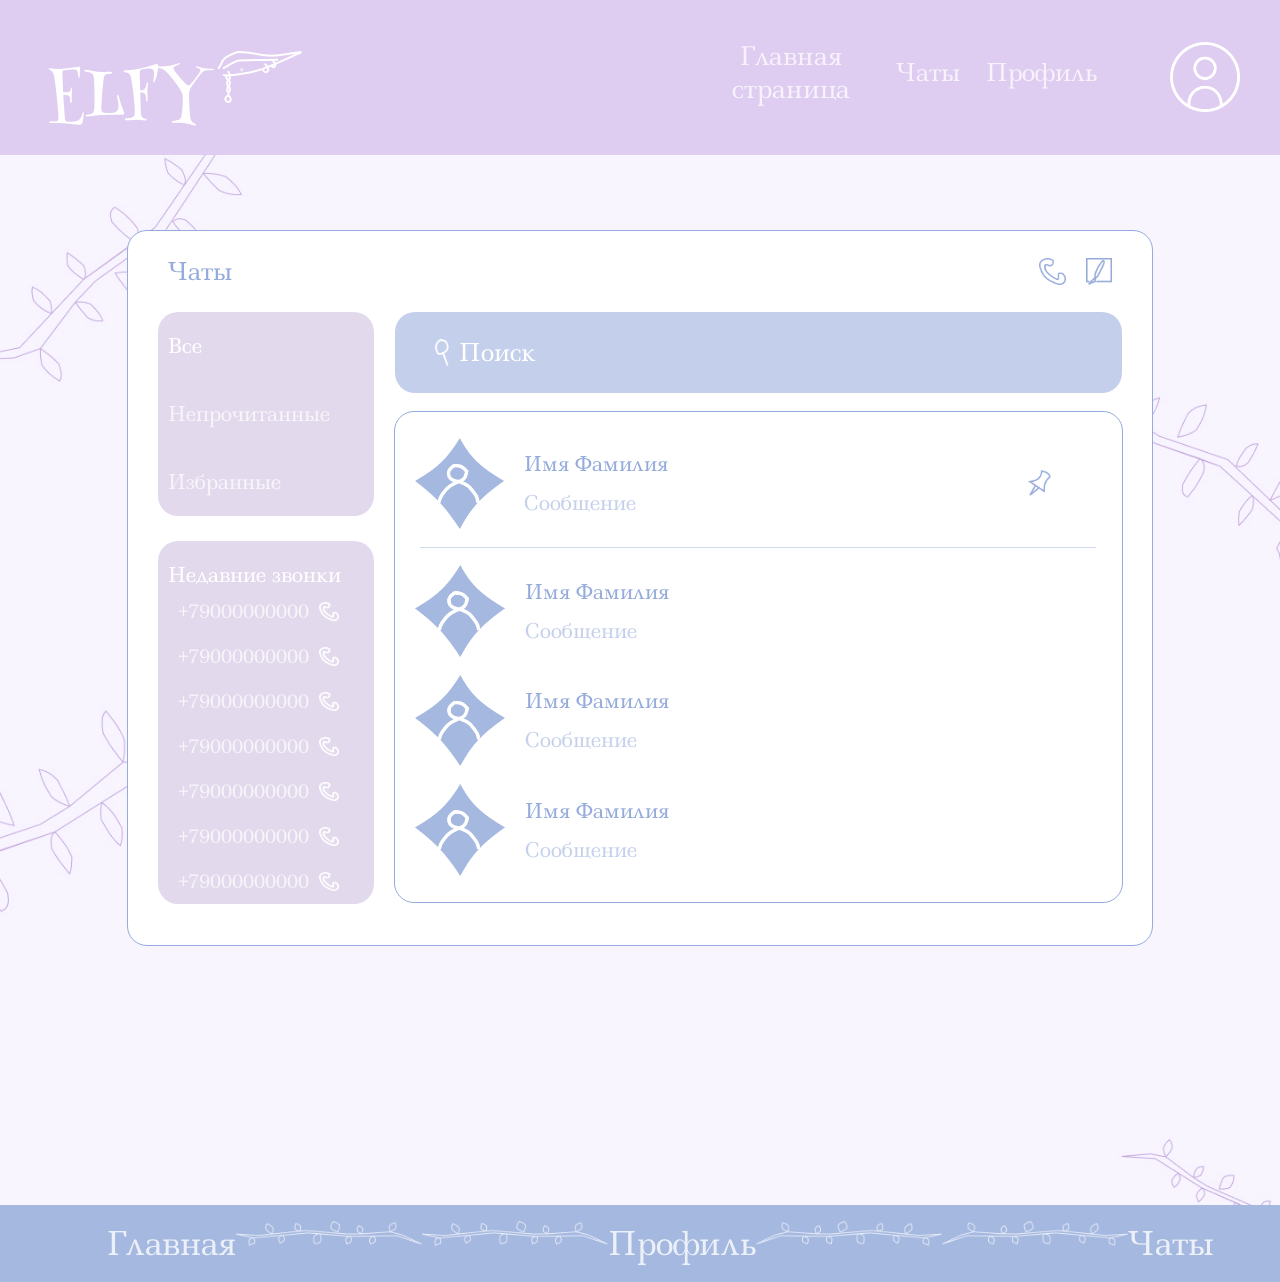
==== commit e3436e98: "Изменение шрифтов" ====
--- a/chats.html
+++ b/chats.html
@@ -4,7 +4,8 @@
     <meta charset="UTF-8">
     <meta name="viewport" content="width=device-width, initial-scale=1.0">
     <link rel="stylesheet" href="./css/style.css">
-     <link href="https://fonts.googleapis.com/css2?family=Henny+Penny&display=swap&quot; rel="stylesheet">
+    <link href="https://fonts.googleapis.com/css2?family=Ledger&display=swap" rel="stylesheet">
+    <link href="https://fonts.googleapis.com/css2?family=Henny+Penny&display=swap" rel="stylesheet">
     <title>Чаты</title>
 </head>
 <body id="body-chats">
--- a/css/style.css
+++ b/css/style.css
@@ -2,6 +2,13 @@
     padding: 0;
     margin: 0;
     font-family: 'Ledger', serif;
+    background-color: #F8F4FF;
+}
+#bodyprofile{
+    display: flex;
+    flex-direction: column;
+    min-height: 100vh;
+    margin: 0;
     background-color: #F8F4FF;
 }
 header{
@@ -126,6 +133,14 @@
     background-attachment: scroll;        /* стандартное поведение (можно заменить на fixed для параллакс-эффекта) */
     background-color: #f0f0f0;  
 }
+#mainprofile{
+    flex: 1;
+    width: 100%;
+    max-width: 1200px;
+    margin: 0 auto;
+    padding: 20px;
+    box-sizing: border-box; 
+} 
 .main-lenta{
     width: 100%;
    
@@ -140,7 +155,6 @@
     justify-content: center;
     gap: 20px;
     border: 1px solid #95ABDB;
-    box-sizing: border-box;
     border-radius: 50px;
     margin: auto;
     color: #95ABDB;
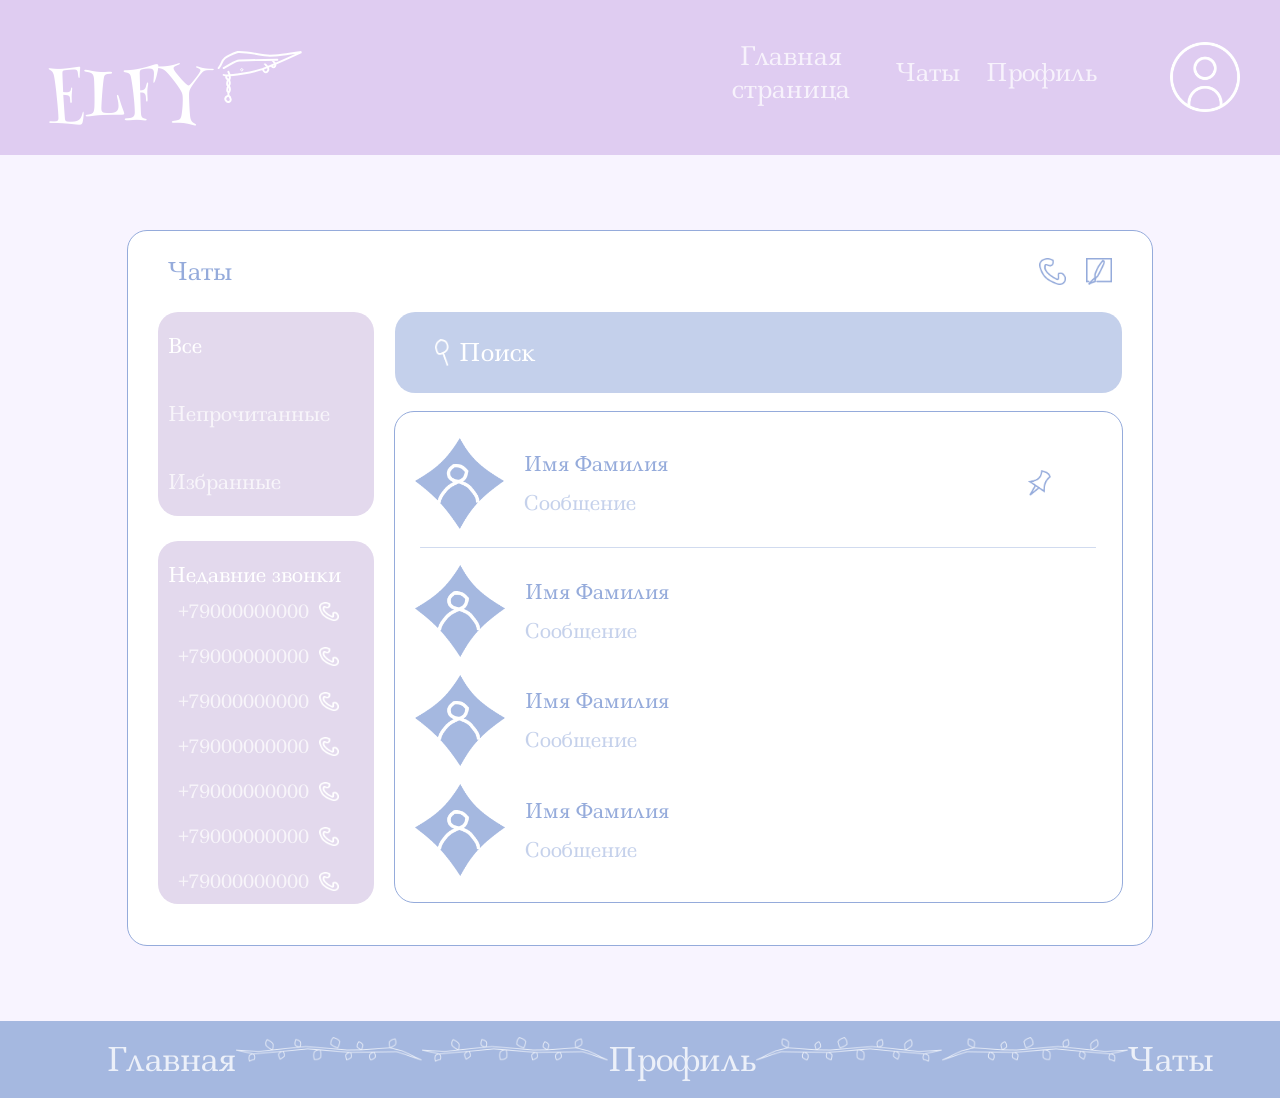
==== commit a8e82b8d: "Адаптация под телефон: чаты" ====
--- a/chats.html
+++ b/chats.html
@@ -138,11 +138,11 @@
         <nav class="footer">
             <ul>
                 <li><a href="lenta.html">Главная</a></li>
-                <img src="./img/vetka1.png" alt="" class="vetka">
-                <img src="./img/vetka1.png" alt="" class="vetka">
+                <img src="./img/vetka1.png" alt="" class="vetka1">
+                <img src="./img/vetka1.png" alt="" class="vetka2">
                 <li><a href="profile.html">Профиль</a></li>
-                <img src="./img/vetka2.png" alt="" class="vetka">
-                <img src="./img/vetka2.png" alt="" class="vetka">
+                <img src="./img/vetka2.png" alt="" class="vetka1">
+                <img src="./img/vetka2.png" alt="" class="vetka2">
                 <li><a href="chats.html">Чаты</a></li>
             </ul>
         </nav>
--- a/css/style.css
+++ b/css/style.css
@@ -4,12 +4,17 @@
     font-family: 'Ledger', serif;
     background-color: #F8F4FF;
 }
-#bodyprofile{
-    display: flex;
-    flex-direction: column;
-    min-height: 100vh;
-    margin: 0;
+#body-profile{
     background-color: #F8F4FF;
+    width: 100%;
+    height: 100%;
+    margin:0;
+}
+#body-chats{
+    background-color: #F8F4FF;
+    width: 100%;
+    height: 100%;
+    margin:0;
 }
 header{
     width: 100%;
@@ -121,8 +126,23 @@
     left: 77%;
     width: 8.54%;
 }
-main{
-       width: 100%;
+#main-profile{
+    width: 100%;
+    height: 100%;
+    display: flex;
+    justify-content: center;
+    padding: 75px 0;
+}
+#main-chats{
+    width: 100%;
+    height: 100%;
+    display: flex;
+    justify-content: center;
+    padding: 75px 0;
+}
+
+.main{
+    width: 100%;
     min-height: 100vh;          /* гарантирует, что фон покроет всю высоту экрана */
     height: auto;
     overflow-x: hidden;
@@ -133,14 +153,7 @@
     background-attachment: scroll;        /* стандартное поведение (можно заменить на fixed для параллакс-эффекта) */
     background-color: #f0f0f0;  
 }
-#mainprofile{
-    flex: 1;
-    width: 100%;
-    max-width: 1200px;
-    margin: 0 auto;
-    padding: 20px;
-    box-sizing: border-box; 
-} 
+
 .main-lenta{
     width: 100%;
    
@@ -474,19 +487,6 @@
     
 }
 
-#body-chats{
-    background-color: #F8F4FF;
-    width: 100%;
-    height: 100%;
-    margin:0;
-}
-#main-chats{
-    width: 100%;
-    height: 100%;
-    display: flex;
-    justify-content: center;
-    padding: 75px 0;
-}
 footer{
     width: 100%;
     height: 10%;
@@ -511,339 +511,440 @@
 .footer > ul > li > a:hover{
     color: rgb(255, 255, 255);
 }
-.vetka{
+.vetka1{
    width: 15%;
    height: 29%; 
 }
+.vetka2 {
+   width: 15%;
+   height: 29%; 
+}
+.container{
+    width: 92%;
+    height: 73%;
+    display: flex;
+    justify-content: center;
+    flex-direction: column;
+    align-items: center;
+    gap: 23px;
+}
+.pervaya-stroka{
+    width: 100%;
+    height: 44%;
+    display: flex;
+    flex-direction: row;
+    gap: 57px;
+    align-items: flex-start;
+}
+.avatar{
+    width: 31%;
+    height: 100%;
+    display: flex;
+    justify-content: right;
+    position: relative;
+}
+.avatar-column{
+    display: flex;
+    width: 74%;
+    height: 92%;
+    justify-content: center;
+    align-items: center;
+    flex-direction: column;
+    gap: 13px;
+}
 .photouser{
     border: 1px solid #B18DD2;
-    width: 300px;
-    height: 400px;
+    width: 100%;
+    height: 85%;
     display: flex;
     justify-content: center;
     align-items: center;
     border-radius: 20px;
     background-color: white;
     box-shadow: 0px 0px 10px rgba(0, 0, 0, 0.250);
+    padding:  3% 3%;
+    z-index: 1;
+}
+
+#elf{
+    width: 100%;
+    height: 100%;
+}
+
+.hat{
+    width: 36%;
+    height: 36%;
+    z-index: 2;
+    display: flex;
+    justify-content: left;
     position: absolute;
-    top: 248px;
-    left: 163px;
-    z-index: 1;
-
-}
-#elf{
-    width: 290px;
-    height: 390px;
-}
-
-.hat{
-    position: absolute;
-    top: 230px;
-    left: 65px;
-    z-index: 2;
+    top: -3%;
+    right: 64%;
 }
 
 #hat{
-    width: 141px;
-    height: 178px;
+    width: 100%;
+    height: 100%;
 }
 
 .nameuser{
     display: flex;
-    width: 183px;
-    height: 58px;
-    flex-direction: column;
-    gap: 0px;
-    padding: 0;
-    justify-content: center;
-    position: absolute;
-    top: 650px;
-    left: 218px;
-}
-#fio{
+    width: 65%;
+    height: 12%;
+    flex-direction: column;
+    justify-content: center;
+    gap: 14px;
+}
+.nameuser > p{
     font-size: 24px;
     color: #B18DD2;
     text-align: center;
-    margin-top: 22px;
-    margin-bottom: 3px;
-    padding: 0px;
-}
-#login{
-    font-size: 24px;
-    color: #b18dd2c0;
-    text-align: center;
-    padding: 0px;
-    margin: 0px;
+    padding: 0;
+    margin:0;
 }
 .info{
     border: 1px solid #B18DD2;
-    width: 631px;
-    height: 570px;
+    width: 64%;
+    height: 88%;
     display: flex;
     justify-content: left;
     flex-direction: column;
-    position:absolute;
-    top: 248px;
-    left: 500px;
     border-radius: 20px;
     box-shadow: 0 0 10px rgba(0, 0, 0, 0.250);
+    padding-left: 2.5%;
+    padding-top: 2.5%;
+    padding-right: 2.5%;
+    gap: 19px;
 }
 .info > p{
     font-size: 24px;
     color: #B18DD2;
     text-align: left;
-    margin-left: 28px;
+    padding: 0;
+    margin: 0;
 }
 .o-sebe{
     border: 1px solid #B18DD2;
     width: 91%;
-    height: 150px;
-    display: flex;
-    justify-content: left;
-    margin-left: 28px;
-    border-radius: 10px;
+    height: 20%;
+    display: flex;
+    justify-content: flex-start;
+    border-radius: 20px;
     background-color: white;
 }
 .o-sebe > p{
     font-size: 20px;
     color: #b18dd2b1;
     text-align: left;
-    margin-left: 23px;
+    padding: 21px 23px;
+    margin-bottom: 22px;
+    margin-top: 0;
 }
 .osnovnaya-info{
-    display: flex;
-    flex-direction: row;
-    gap: 40px;
+    width: 91%;
+    height: 6%;
+    display: flex;
+    flex-direction: row;
+    gap: 125px;
+    align-items: center;
 }
 .dr{
    display: flex;
-   flex-direction: row; 
+   flex-direction: row;
+   gap: 10px;
 }
 .zagolovok{
    font-size: 24px;
    color: #B18DD2;
    text-align: left;
-   margin-left: 28px;
+   padding: 0;
+   margin: 0;
 }
 .znachenie{
    font-size: 20px;
    color: #b18dd29e;
    text-align: left;
-   margin-left: 3px;
-   padding-top: 8px;
+   padding: 3px 0;
+   margin: 0;
 }
 .city{
    display: flex;
    flex-direction: row; 
-}
-#statistika{
-    width: 670px;
-    height: 157px;
+   gap: 10px;
+}
+.statistika{
+    width: 102%;
+    height: 38%;
     z-index: 3;
+    position: relative;
+}
+.statistika > img{
+    width: 100%;
+    height: 100%;
+}
+
+.numbers{
+    width: 100%;
+    height: 8%;
+    display: flex;
+    flex-direction: row; 
+    justify-content: center;
+    gap: 26%;
     position: absolute;
-    top: 300px;
-    right: -10px;
-}
-.numbers{
-   display: flex;
-   flex-direction: row; 
-   gap: 60px;
-   z-index: 4;
-   position: absolute;
-   top: 280px;
-   left: 0px;
+    top: 10%;
+    left: 3%;
+    z-index: 4;
 }
 .numbers > p{
-   font-size: 40px;
+   font-size: 35px;
    color: #b18dd2;
    text-align: center;
    text-shadow: 0 3px 5px rgba(0, 0, 0, 0.250);
-   margin-left: 100px;
-   margin-bottom: 20px;
+   margin: 0;
 }
 .poyasnenie{
-   display: flex;
-   flex-direction: row; 
-   gap: 80px;
-   z-index: 4;
-   position: absolute;
-   top: 335px;
-   left: 0px; 
+    width: 100%;
+    height: 8%;
+    display: flex;
+    flex-direction: row; 
+    justify-content: center;
+    gap: 23%;
+    position: absolute;
+    top: 30%;
+    z-index: 4;
 }
 .poyasnenie > p{
-   font-size: 22px;
+   font-size: 20px;
    color: #b18dd2;
    text-align: center;
-   margin-left: 70px;
-   margin-bottom: 20px;
+   margin: 0;
 }
 .niz{
-   display: flex;
-   flex-direction: row; 
-   gap: 80px;
-   z-index: 4;
-   position: absolute;
-   top: 370px;
-   left: 0px;  
-}
-.niz > p{
-   display: flex;
-   flex-direction: row; 
-   z-index: 4;
+    width: 91%;
+    height: 20%;
+    display: flex;
+    flex-direction: row; 
+    align-items: center;
+    padding-bottom: 6%;
+    gap: 10px;
+}
+.podrobnee{
+    width: 100%;
+    height: 100%;
+    display: flex;
+    flex-direction: row; 
+    align-items: baseline;
+    justify-content: left;
+    gap: 5px;
+}
+.podrobnee > p{
    font-size: 20px;
    color: #b18dd2bd;
-   position: absolute;
-   top: 130px;
-   left: 30px;
-}
-.niz > img{
-   width: 12px;
-   height: 13px;
-   position: absolute;
-   top: 157px;
-   left: 130px;
-}
-.niz > button{
+   margin: 0;
+   padding: 0;
+}
+.podrobnee > img{
+   width: 3%;
+   height: auto;
+}
+.update{
+    width: 100%;
+    height: 100%;
+    display: flex;
+    flex-direction: row; 
+    align-items: center;
+    justify-content: right;
+}
+.update > button{
    color: rgba(255, 255, 255, 0.874);
    background-color: #B18DD2;
    border-radius: 10px;
    border-style: none;
-   position: absolute;
-   padding: 10px 20px;
+   padding: 5px 26px;
    font-size: 20px;
    font-family: inherit;
-   position: absolute;
-   top: 140px;
-   left: 435px;
    transform: scale(1);
    transition: transform 0.3s ease;
 }
-.niz > button:hover{
+.update > button:hover{
    transform: scale(1.1);
    cursor: pointer;
 }
+.vtoraya-stroka{
+    width: 100%;
+    height: 56%;
+    display: flex;
+    justify-content: right;
+    flex-direction: row;
+    gap: 34px;
+}
 .pervaya-column{
-    display: flex;
-    flex-direction: column;
+    width: 31%;
+    height: 100%;
+    display: flex;
+    flex-direction: column;
+    gap: 17px;
 }
 .friends{
     border: 1px solid #95ABDB;
     background-color: white;
-    width: 300px;
-    height: 219px;
-    display: flex;
+    width: 100%;
+    height: 40%;
+    display: flex;
+    align-items: center;
+    flex-direction: column;
+    border-radius: 20px;
+}
+.shapka{
+    width: 100%;
+    height: 15%;
+    display: flex;
+    flex-direction: row;
     justify-content: left;
-    position:absolute;
-    top: 750px;
-    left: 163px;
-    border-radius: 20px;
-}
-.shapka{
-    display: flex;
-    flex-direction: row;
-    gap: 5px;
+    align-items: center;
+    gap: 7px;
 }
 .zagolovok1{
    font-size: 24px;
    color: #95ABDB;
    text-align: left;
-   margin-left: 28px;
+   padding-left: 9%;
+   padding-top: 9%;
+   padding-bottom: 12%;
+   margin: 0;
 }
 .znachenie1{
    font-size: 24px;
    color: #95abdbc5;
    text-align: left;
-   margin-left: 3px;
+   padding-top: 9%;
+   padding-bottom: 12%;
+   margin: 0;
+}
+.stroka-avatar{
+    width: 100%;
+    height: 41%;
+    display: flex;
+    justify-content: center;
 }
 .avatars{
-    display: flex;
-    flex-direction: row;
-    align-items: center;
-    gap: 10px;
-    position: absolute;
-    top: 80px;
-    left: 37px;
+    width: 75%;
+    height: 100%;
+    display: flex;
+    flex-direction: row;
+    align-items: center;
+    justify-content: center;
+    gap: 7%;
 }
 .avatars > img{
-    width: 70px;
-    height: 68px;
+    width: 33%;
+    height: 100%;
 }
 .niz2{
-   display: flex;
-   flex-direction: row; 
-   z-index: 4;
-   font-size: 20px;
-   color: #95ABDB;
-   position: absolute;
-   top: 157px;
-   left: 15px;
+    width: 100%;
+    height: 15%;
+    display: flex;
+    flex-direction: row; 
+    justify-content: left;
+    align-items: center;
+    gap: 5px;
+}
+.niz2 > p{
+    padding-left: 3%;
+    padding-bottom: 5%;
+    padding-top: 13%;
+    font-size: 20px;
+    color: #95ABDB;
+    margin: 0;
 }
 .niz2 > img{
-   width: 12px;
-   height: 13px;
-   position: absolute;
-   top: 27px;
-   left: 100px;
+    width: 3%;
+    height: 100%;
+    padding-bottom: 5%;
+    padding-top: 13%;
 }
 .new-post{
     border: 1px solid #95ABDB;
     background-color: white;
-    width: 300px;
-    height: 407px;
-    display: flex;
+    width: 100%;
+    height: 59%;
+    display: flex;
+    flex-direction: column;
     justify-content: left;
-    position:absolute;
-    top: 1005px;
-    left: 163px;
-    border-radius: 20px;
+    border-radius: 20px;
+}
+.shapka1{
+    display: flex;
+    flex-direction: column;
 }
 .zagolovok2{
    font-size: 24px;
    color: #95ABDB;
    text-align: left;
-   margin-left: 28px;
-   margin-bottom: 0px;
+   padding-left: 9%;
+   padding-top: 9%;
+   padding-bottom: 4%;
+   margin: 0;
 }
 .znachenie2{
    font-size: 20px;
    color: #95abdbc5;
    text-align: left;
-   margin-left: 28px;
-   margin-top: 10px;
-}
-.shapka1{
-    display: flex;
-    flex-direction: column;
-    gap: 0px;
-}
+   padding-left: 9%;
+   padding-bottom: 44%;
+   margin: 0;
+}
+
 .niz3{
-    display: flex;
-    flex-direction: row;
-    gap: 10px;
-    position: absolute;
-    top: 360px;
-    left: 25px;
-}
-.niz3 > img{
-    width: 26px;
-    height: 22px;
-}
-.niz3 > button{
+    width: 100%;
+    height: 10%;
+    display: flex;
+    align-items: center;
+    flex-direction: row;
+    padding: 7% 5%;
+    gap: 36px;
+}
+.niz-icons{
+    width: 39%;
+    height: 100%;
+    display: flex;
+    justify-content: left;
+    align-items: center;
+    flex-direction: row;
+    gap: 25px;
+}
+#camera{
+    width: 24%;
+    height: 90%;
+}
+#music{
+    width: 16%;
+    height: 85%;
+}
+#screpka{
+    width: 15%;
+    height: 97%;
+}
+.opublicovat{
+   width: 40%;
+   height: 100%;
+   display: flex;
+   justify-content: right;
+   align-items: center;
+}
+.opublicovat > button{
    color: rgba(255, 255, 255, 0.874);
    background-color: #95ABDB;
    border-radius: 10px;
    border-style: none;
    position: absolute;
-   padding: 8px 18px;
+   padding: 6px 15px;
    font-size: 18px;
    font-family: inherit;
-   position: absolute;
-   top: -8px;
-   left: 120px;
    transform: scale(1);
    transition: transform 0.3s ease;
 }
-.niz3 > button:hover{
+.opublicovat > button:hover{
    transform: scale(1.1);
    cursor: pointer;
 }
@@ -852,73 +953,102 @@
     flex-direction: column;
     border: 1px solid #B18DD2;
     background-color: white;
-    width: 631px;
-    height: 563px;
+    width: 60%;
+    height: 100%;
     justify-content: left;
-    position:absolute;
-    top: 850px;
-    left: 500px;
-    border-radius: 20px;
+    align-items: center;
+    border-radius: 20px;
+    padding-top: 2.5%;
+    padding-bottom: 2%;
 }
 .shapka2{
-    display: flex;
-    flex-direction: row;
+    width: 95%;
+    height: 4%;
+    display: flex;
+    flex-direction: row;
+    align-items: center;
+    margin-bottom: 24px;
     gap: 5px;
+}
+.zagolovok-photo{
+   font-size: 24px;
+   color: #B18DD2;
+   text-align: left;
+   padding-left: 3%;
+   margin: 0;
 }
 .znachenie3{
    font-size: 24px;
    color: #b18dd29e;
    text-align: left;
-   margin-left: 3px;
+   margin: 0;
+}
+.otdel-photo{
+    width: 100%;
+    height: 81%;
+    display: flex;
+    flex-direction: column;
+    align-items: center;
+    gap: 12px;
 }
 .photo-1{
     display: flex;
     flex-direction: row;
-    position: absolute;
-    left: 30px;
-    gap: 20px;
-    top: 70px;
-}
-.photo-1 > img{
-    width: auto;
-    height: 230px;
+    justify-content: center;
+    width: 95%;
+    height: 53%;
+    gap: 19px;
+}
+#photo1{
+    width: 23%;
+    height: 100%;
+}
+#photo2{
+    width: 31%;
+    height: 100%;
+}
+#photo3{
+    width: 41%;
+    height: 100%;
 }
 .photo-2{
     display: flex;
     flex-direction: row;
-    position: absolute;
-    left: 30px;
-    gap: 20px;
-    top: 320px;
-}
-.photo-2 > img{
-    width: auto;
-    height: 195px;
-}
+    justify-content: center;
+    width: 95%;
+    height: 45%;
+    gap: 19px;
+}
+
+#photo4{
+    width: 23%;
+    height: 100%;
+}
+#photo5{
+    width: 74%;
+    height: 100%;
+}
+
 .niz4{
-    display: flex;
-    flex-direction: row;
-    gap: 10px;
-    position: absolute;
-    top: 350px;
-    left: 25px;
+    width: 100%;
+    height: 4%;
+    display: flex;
+    flex-direction: row;
+    align-items: center;
+    gap: 5px;
+    padding-top: 2%;
 }
 .niz4 > img{
-    width: 10px;
-    height: 9px;
-    position: absolute;
-    top: 184px;
-    left: 100px;
+    width: 1.5%;
+    height: 100%;
 }
 .niz4 > p{
    display: flex;
    flex-direction: row; 
-   z-index: 4;
    font-size: 20px;
    color: #95ABDB;
-   position: absolute;
-   top: 155px;
-   left: 0px;
+   margin: 0;
+   padding-left: 3%;
 }
 .chats{
     display: flex;
@@ -1151,7 +1281,233 @@
 #message{
     color: #95abdb8b;
 }
-.chats-friends-with-line{
-    display: flex;
-    flex-direction: column;
+
+/* стили под телефон: подвал и чаты*/
+@media (max-width: 425px){
+    footer{
+        width: 100%;
+        height: 10%;
+        background-color: #A5B8E0;
+        display: flex;
+        align-items: center;
+        justify-content: center;
+    }
+    .footer > ul{
+        display: flex;
+        justify-content: center;
+        align-items: center;
+        padding: 0;
+    }
+    .footer > ul > li{
+        list-style-type: none;
+    }
+    .footer > ul > li > a{
+        color: rgba(255, 255, 255, 0.783);
+        text-decoration: none;
+        transition: all 0.3s ease;
+        font-size: 16px;
+    }
+    .footer > ul > li > a:hover{
+        color: rgb(255, 255, 255);
+    }
+    .vetka1{
+        width: 25%;
+        height: auto; 
+    }
+    .vetka2{
+        display: none; 
+    }
+    
+    .elements> img{
+        display: flex;
+        flex-direction: row;
+        width: 12%;
+        height: 54%;
+    } 
+    .first-stroka{
+        display: flex;
+        flex-direction: column;
+        gap: 21px;
+        justify-content: center;
+        align-items: center;
+        padding-bottom: 21px;
+    }
+    .first-column{
+        width: 90%;
+        height: 55%;
+        display: flex;
+        flex-direction: column;
+        align-items: center;
+        justify-content: center;
+        gap: 15px;
+    }
+    .messages{
+        display: flex;
+        flex-direction: row;
+        border-style: none;
+        background-color: #E3D9ED;
+        width: 90%;
+        height: 51%;
+        justify-content: center;
+        border-radius: 15px;
+        gap: 15px;
+    }
+    .messages > p{
+        color: rgba(255, 255, 255, 0.733);
+        font-size: 12px;
+    }
+    .messages > .vse{
+        color: rgb(255, 255, 255); 
+    }
+    .calls{
+        display: flex;
+        flex-direction: column;
+        border-style: none;
+        background-color: #E3D9ED;
+        width: 90%;
+        height: 51%;
+        align-items: center;
+        justify-content: center;
+        border-radius: 15px;
+    }
+    .calls > p{
+        font-size: 16px;
+        color: rgb(255, 255, 255);
+    }
+    .spisok{
+        width: 100%;
+        height: 83%;
+        display: flex;
+        flex-direction: column;
+        justify-content: center;
+        align-items: center;
+    }
+    .recently{
+        width: 100%;
+        height: 1%;
+        display: flex;
+        flex-direction: row;
+        gap: 10px;
+        align-items: center;
+        justify-content: center;
+    }
+    .recently > p{
+        font-size: 14px;
+        color: rgba(255, 255, 255, 0.735);
+    }
+    .recently > img{
+        width: 8%;
+        height: 88%;
+    }
+    .second-column{
+        width: 90%;
+        height: 90%;
+        display: flex;
+        flex-direction: column;
+        justify-content: right;
+        align-items: center;
+        gap: 18px;
+    }
+    .poisk{
+        display: flex;
+        flex-direction: row;
+        border-style: none;
+        background-color: #95abdb8e;
+        width: 90%;
+        height: 10%;
+        justify-content: left;
+        border-radius: 15px;
+        align-items: center;
+    }
+    .elements1{
+        display: flex;
+        flex-direction: row;
+        gap: 10px;
+        align-items: center;
+    }
+    .elements1 > img{
+        width: 12%;
+        height: 100%;
+    }
+    .elements1 > p{
+        color: white;
+        font-size: 16px;
+    }
+    .chats-friends{
+        display: flex;
+        border: none;
+        width: 90%;
+        height: 77%;
+        justify-content: center;
+        align-items: center;
+        flex-direction: column;
+        padding: 13px 0;
+        gap: 18px;
+    }
+    .person1{
+        display: flex;
+        flex-direction: row;
+        width: 100%;
+        height: 18%;
+        align-items: center;
+    }
+    .person{
+        width: 18%;
+        height: 100%;
+        display: flex;
+        flex-direction: column;
+        align-items: center;
+        justify-content: right; 
+        gap: 22px;             
+    }
+    .fio-column{
+        width: 70%;
+        height: 100%;
+        display: flex;
+        flex-direction: column;
+        justify-content: left;
+        gap: 43px;
+    }
+    .fio-column2{
+        width: 82%;
+        height: 100%;
+        display: flex;
+        flex-direction: column;
+        justify-content: left;
+        gap: 43px;
+    }
+    .fio > p{
+        font-size: 16px;
+        color: #95ABDB;
+        margin:0;
+        padding:0;
+    }
+    .fio{
+        display: flex;
+        flex-direction: column;
+        gap: 3px;
+    }
+    .person > img{
+        width: 69%;
+        height: 18%;
+    }
+
+    .knopka{
+        display: flex;
+        flex-direction: column;
+        width: 13%;
+        height: 100%;
+        justify-content: flex-start;
+    }
+    .knopka > img{
+        width: 40%;
+        height: 41%;
+    }
+    #line{
+        width: 93%;
+        height: auto;
+    }
+    #message{
+        color: #95abdb8b;
+    }
 }
